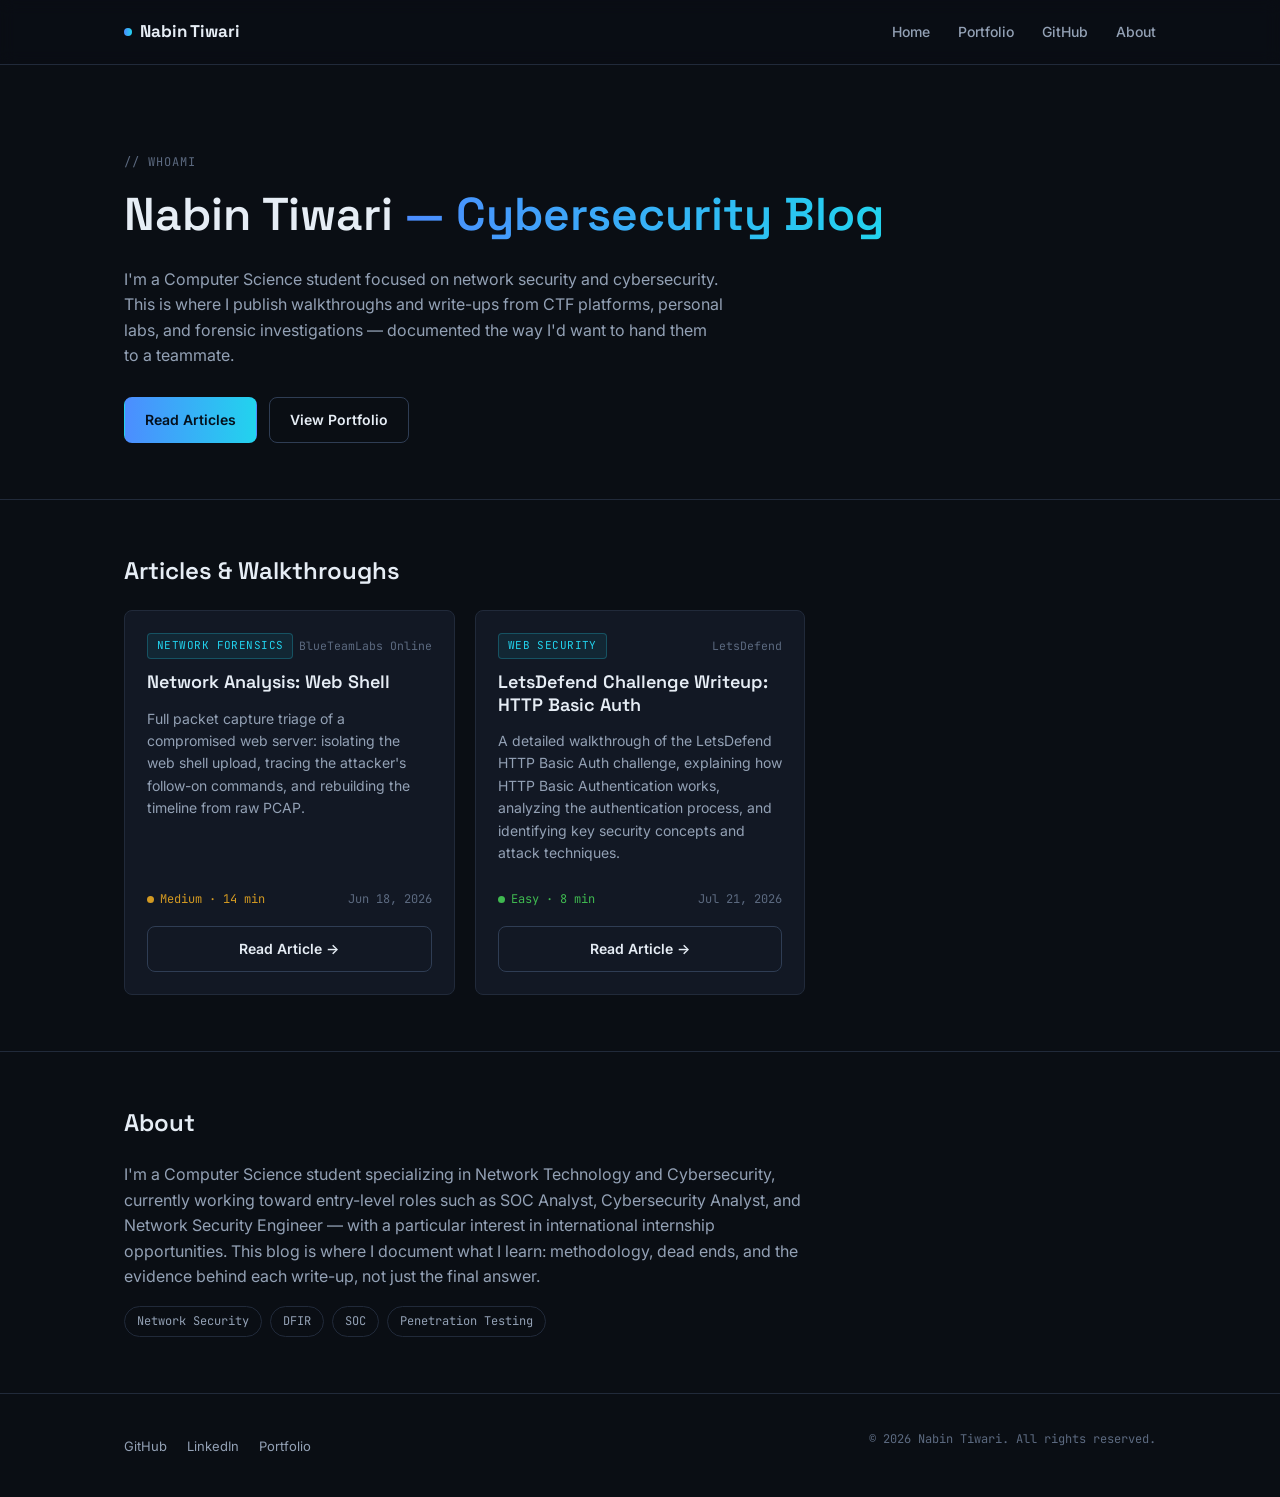
==== index.html @ b4ad9935 "Refactor articles section in index.html" ====
<!doctype html>
<html lang="en">
<head>
  <meta charset="UTF-8">
  <meta name="viewport" content="width=device-width, initial-scale=1.0">
  <title>Nabin Tiwari — Cybersecurity Blog</title>
  <meta name="description" content="Cybersecurity write-ups and walkthroughs by Nabin Tiwari: network forensics, DFIR, malware analysis, and platform CTFs.">
  <link rel="icon" href="data:,">

  <link rel="preconnect" href="https://fonts.googleapis.com">
  <link rel="preconnect" href="https://fonts.gstatic.com" crossorigin>
  <link href="https://fonts.googleapis.com/css2?family=Space+Grotesk:wght@500;600;700&family=Inter:wght@400;500;600&family=JetBrains+Mono:wght@400;500&display=swap" rel="stylesheet">
  <link rel="stylesheet" href="style.css">
</head>
<body>
  <a href="#main" class="skip-link">Skip to content</a>

  <!-- ============================= NAVBAR ============================= -->
  <header class="navbar">
    <div class="container">
      <a href="index.html" class="brand"><span class="dot"></span>Nabin Tiwari</a>
      <ul class="nav-links" id="nav-links">
        <li><a href="index.html">Home</a></li>
        <li><a href="https://tiwarinabin.com.np" target="_blank" rel="noopener">Portfolio</a></li>
        <li><a href="https://github.com/tiwarinabin" target="_blank" rel="noopener">GitHub</a></li>
        <li><a href="#about">About</a></li>
      </ul>
      <button class="nav-toggle" aria-label="Toggle menu" aria-expanded="false">
        <svg width="18" height="18" viewBox="0 0 24 24" fill="none" stroke="currentColor" stroke-width="2"><line x1="3" y1="6" x2="21" y2="6"/><line x1="3" y1="12" x2="21" y2="12"/><line x1="3" y1="18" x2="21" y2="18"/></svg>
      </button>
    </div>
  </header>

  <main id="main">

    <!-- ============================= HERO ============================= -->
    <section class="hero">
      <div class="container">
        <div class="hero-eyebrow">// whoami</div>
        <h1>Nabin Tiwari <span>— Cybersecurity Blog</span></h1>
        <p class="hero-sub">
          I'm a Computer Science student focused on network security and cybersecurity.
          This is where I publish walkthroughs and write-ups from CTF platforms, personal labs,
          and forensic investigations — documented the way I'd want to hand them to a teammate.
        </p>
        <div class="hero-actions">
          <a href="#articles" class="btn btn-primary">Read Articles</a>
          <a href="https://tiwarinabin.com.np" target="_blank" rel="noopener" class="btn btn-outline">View Portfolio</a>
        </div>
      </div>
    </section>

    <!-- ============================= ARTICLES =========================== -->
   <section class="section" id="articles">
  <div class="container">
    <h2 class="section-title">Articles &amp; Walkthroughs</h2>

    <div class="article-grid">

      <!-- Article 1 -->
      <article class="article-card">
        <div class="card-meta-top">
          <span class="card-tag">Network Forensics</span>
          <span class="card-platform">BlueTeamLabs Online</span>
        </div>

        <h3>Network Analysis: Web Shell</h3>

        <p class="desc">
          Full packet capture triage of a compromised web server: isolating the web shell upload,
          tracing the attacker's follow-on commands, and rebuilding the timeline from raw PCAP.
        </p>

        <div class="card-meta-bottom">
          <span class="difficulty medium">Medium · 14 min</span>
          <span>Jun 18, 2026</span>
        </div>

        <a href="articles/network-analysis-web-shell/" class="btn btn-outline read-btn">
          Read Article →
        </a>
      </article>

      <!-- Article 2 -->
      <article class="article-card">
        <div class="card-meta-top">
          <span class="card-tag">Web Security</span>
          <span class="card-platform">LetsDefend</span>
        </div>

        <h3>LetsDefend Challenge Writeup: HTTP Basic Auth</h3>

        <p class="desc">
          A detailed walkthrough of the LetsDefend HTTP Basic Auth challenge, explaining how HTTP
          Basic Authentication works, analyzing the authentication process, and identifying key
          security concepts and attack techniques.
        </p>

        <div class="card-meta-bottom">
          <span class="difficulty easy">Easy · 8 min</span>
          <span>Jul 21, 2026</span>
        </div>

        <a href="articles/letsdefend-http-basic-auth/" class="btn btn-outline read-btn">
          Read Article →
        </a>
      </article>

    </div>
  </div>
</section>

          <!-- Add the next <article class="article-card">...</article> block here -->


    <!-- ============================= ABOUT ============================= -->
    <section class="section about-section" id="about">
      <div class="container">
        <h2 class="section-title">About</h2>
        <p>
          I'm a Computer Science student specializing in Network Technology and Cybersecurity,
          currently working toward entry-level roles such as SOC Analyst, Cybersecurity Analyst,
          and Network Security Engineer — with a particular interest in international internship
          opportunities. This blog is where I document what I learn: methodology, dead ends, and
          the evidence behind each write-up, not just the final answer.
        </p>
        <div class="tag-list">
          <span class="tag-pill">Network Security</span>
          <span class="tag-pill">DFIR</span>
          <span class="tag-pill">SOC</span>
          <span class="tag-pill">Penetration Testing</span>
        </div>
      </div>
    </section>

  </main>

  <!-- ============================= FOOTER ============================= -->
  <footer class="site-footer">
    <div class="container">
      <ul class="footer-links">
        <li><a href="https://github.com/tiwarinabin" target="_blank" rel="noopener">GitHub</a></li>
        <li><a href="https://linkedin.com/in/tiwarinabin" target="_blank" rel="noopener">LinkedIn</a></li>
        <li><a href="https://tiwarinabin.com.np" target="_blank" rel="noopener">Portfolio</a></li>
      </ul>
      <p class="footer-copy">&copy; <span data-year></span> Nabin Tiwari. All rights reserved.</p>
    </div>
  </footer>

  <script src="script.js"></script>
</body>
</html>
---- style.css ----
/* =============================================================
   Cybersecurity Blog — style.css
   Dark, minimal, blue/cyan/purple accents. No animations beyond
   subtle hover transitions. Plain CSS, no build step.
   ============================================================= */

:root {
  --bg: #0a0e14;
  --surface: #121824;
  --surface-2: #161d2b;
  --border: #212a3a;
  --border-hover: #2f3d54;
  --text: #e6edf5;
  --text-muted: #93a1b5;
  --text-faint: #5c6a80;

  --blue: #4c8dff;
  --cyan: #22d3ee;
  --purple: #a78bfa;
  --accent-gradient: linear-gradient(90deg, var(--blue), var(--cyan));

  --font-heading: 'Space Grotesk', 'Segoe UI', sans-serif;
  --font-body: 'Inter', -apple-system, BlinkMacSystemFont, 'Segoe UI', sans-serif;
  --font-mono: 'JetBrains Mono', 'Consolas', monospace;

  --radius: 8px;
  --max-width: 1080px;
}

* { box-sizing: border-box; }

html { scroll-behavior: smooth; }
@media (prefers-reduced-motion: reduce) {
  html { scroll-behavior: auto; }
  * { transition: none !important; }
}

body {
  margin: 0;
  background: var(--bg);
  color: var(--text);
  font-family: var(--font-body);
  line-height: 1.6;
}

img { max-width: 100%; display: block; }
a { color: inherit; text-decoration: none; }
h1, h2, h3 { font-family: var(--font-heading); font-weight: 600; margin: 0 0 0.5em; line-height: 1.25; }
p { margin: 0 0 1em; }

:focus-visible { outline: 2px solid var(--cyan); outline-offset: 2px; }

.container { max-width: var(--max-width); margin: 0 auto; padding: 0 24px; }

.skip-link {
  position: absolute; left: -9999px; top: 0; z-index: 999;
  background: var(--cyan); color: #04101c; padding: 10px 16px; font-family: var(--font-mono); font-size: 13px;
}
.skip-link:focus { left: 16px; top: 16px; }

/* -----------------------------------------------------------
   Navbar
   ----------------------------------------------------------- */
.navbar {
  position: sticky; top: 0; z-index: 50;
  background: rgba(10, 14, 20, 0.85);
  backdrop-filter: blur(8px);
  border-bottom: 1px solid var(--border);
}
.navbar .container {
  display: flex; align-items: center; justify-content: space-between;
  height: 64px;
}
.brand { font-family: var(--font-heading); font-weight: 700; font-size: 17px; display: flex; align-items: center; gap: 8px; }
.brand .dot { width: 8px; height: 8px; border-radius: 50%; background: var(--accent-gradient); }

.nav-links { list-style: none; margin: 0; padding: 0; display: flex; gap: 28px; }
.nav-links a { font-size: 14px; color: var(--text-muted); font-weight: 500; }
.nav-links a:hover { color: var(--text); }

.nav-toggle {
  display: none; background: transparent; border: 1px solid var(--border); border-radius: var(--radius);
  width: 38px; height: 38px; color: var(--text); cursor: pointer;
}

/* -----------------------------------------------------------
   Hero
   ----------------------------------------------------------- */
.hero { padding: 88px 0 56px; border-bottom: 1px solid var(--border); }
.hero-eyebrow { font-family: var(--font-mono); font-size: 12px; letter-spacing: 0.08em; text-transform: uppercase; color: var(--text-faint); margin-bottom: 14px; }
.hero h1 { font-size: clamp(30px, 5vw, 46px); }
.hero h1 span { background: var(--accent-gradient); -webkit-background-clip: text; background-clip: text; color: transparent; }
.hero-sub { color: var(--text-muted); max-width: 60ch; font-size: 16px; }

/* -----------------------------------------------------------
   Sections
   ----------------------------------------------------------- */
.section { padding: 56px 0; }
.section-title { font-size: 24px; margin-bottom: 24px; }

/* -----------------------------------------------------------
   Article grid + cards
   ----------------------------------------------------------- */
.article-grid {
  display: grid;
  grid-template-columns: repeat(auto-fill, minmax(300px, 1fr));
  gap: 20px;
}

.article-card {
  background: var(--surface);
  border: 1px solid var(--border);
  border-radius: var(--radius);
  padding: 22px;
  display: flex;
  flex-direction: column;
  gap: 12px;
  transition: border-color 0.15s ease, transform 0.15s ease;
}
.article-card:hover {
  border-color: var(--border-hover);
  transform: translateY(-2px);
}

.card-meta-top { display: flex; align-items: center; justify-content: space-between; }
.card-tag {
  font-family: var(--font-mono); font-size: 11px; letter-spacing: 0.04em; text-transform: uppercase;
  color: var(--cyan); background: rgba(34, 211, 238, 0.08); border: 1px solid rgba(34, 211, 238, 0.25);
  padding: 3px 9px; border-radius: 4px;
}
.card-platform { font-family: var(--font-mono); font-size: 11.5px; color: var(--text-faint); }

.article-card h3 { font-size: 18px; margin-bottom: 2px; }
.article-card .desc { color: var(--text-muted); font-size: 14px; flex-grow: 1; }

.card-meta-bottom {
  display: flex; align-items: center; justify-content: space-between;
  font-family: var(--font-mono); font-size: 12px; color: var(--text-faint);
}
.difficulty { display: inline-flex; align-items: center; gap: 6px; }
.difficulty::before { content: ''; width: 7px; height: 7px; border-radius: 50%; background: currentColor; }
.difficulty.easy { color: #3fb950; }
.difficulty.medium { color: #d29922; }
.difficulty.hard { color: #f0883e; }

.read-btn {
  margin-top: 4px;
  display: inline-flex; align-items: center; justify-content: center; gap: 6px;
  border: 1px solid var(--border-hover);
  border-radius: var(--radius);
  padding: 9px 14px;
  font-size: 13px; font-weight: 600;
  color: var(--text);
  transition: border-color 0.15s ease, background 0.15s ease;
}
.article-card:hover .read-btn { border-color: var(--cyan); color: var(--cyan); }

/* -----------------------------------------------------------
   About section (on homepage)
   ----------------------------------------------------------- */
.about-section { border-top: 1px solid var(--border); }
.about-section p { color: var(--text-muted); max-width: 68ch; }
.tag-list { display: flex; flex-wrap: wrap; gap: 8px; margin-top: 16px; }
.tag-pill {
  font-family: var(--font-mono); font-size: 12px; color: var(--text-muted);
  border: 1px solid var(--border); border-radius: 999px; padding: 5px 12px;
}

/* -----------------------------------------------------------
   Buttons
   ----------------------------------------------------------- */
.btn {
  display: inline-flex; align-items: center; gap: 8px;
  font-weight: 600; font-size: 14px; padding: 11px 20px; border-radius: var(--radius);
  border: 1px solid transparent; cursor: pointer;
}
.btn-primary { background: var(--accent-gradient); color: #04101c; }
.btn-outline { border-color: var(--border-hover); color: var(--text); }
.btn-outline:hover { border-color: var(--cyan); color: var(--cyan); }
.hero-actions { display: flex; gap: 12px; margin-top: 28px; flex-wrap: wrap; }

/* -----------------------------------------------------------
   Footer
   ----------------------------------------------------------- */
.site-footer { border-top: 1px solid var(--border); padding: 36px 0; }
.site-footer .container { display: flex; align-items: center; justify-content: space-between; flex-wrap: wrap; gap: 16px; }
.footer-links { display: flex; gap: 20px; flex-wrap: wrap; list-style: none; margin: 0; padding: 0; }
.footer-links a { font-size: 13px; color: var(--text-muted); }
.footer-links a:hover { color: var(--cyan); }
.footer-copy { font-family: var(--font-mono); font-size: 12px; color: var(--text-faint); }

/* -----------------------------------------------------------
   Article page header (added on top of each article, unstyled body below)
   ----------------------------------------------------------- */
.article-header-bar {
  border-bottom: 1px solid var(--border);
  background: var(--surface);
}
.article-header-bar .container {
  display: flex; align-items: center; justify-content: space-between;
  height: 60px; flex-wrap: wrap; gap: 10px;
}
.article-header-bar a {
  font-family: var(--font-mono); font-size: 13px; color: var(--text-muted);
  display: inline-flex; align-items: center; gap: 6px;
}
.article-header-bar a:hover { color: var(--cyan); }
.article-header-bar .article-header-nav { display: flex; gap: 20px; }
.article-header-bar .disabled { color: var(--text-faint); pointer-events: none; opacity: 0.5; }

/* -----------------------------------------------------------
   Article content (body of each article page)
   Kept simple on purpose — plain, readable, no sidebar/TOC.
   ----------------------------------------------------------- */
.article-page-header { padding: 40px 0 24px; border-bottom: 1px solid var(--border); }
.article-page-header .card-tag { margin-bottom: 14px; display: inline-block; }
.article-page-header h1 { font-size: clamp(26px, 4vw, 38px); max-width: 24ch; }
.article-page-meta {
  display: flex; flex-wrap: wrap; gap: 18px; margin-top: 18px;
  font-family: var(--font-mono); font-size: 12.5px; color: var(--text-faint);
}
.article-page-meta strong { color: var(--text-muted); font-weight: 500; }

.article-content { max-width: 700px; margin: 0 auto; padding: 48px 24px 64px; }
.article-content h2 { font-size: 23px; margin-top: 2.1em; scroll-margin-top: 80px; }
.article-content h3 { font-size: 18px; margin-top: 1.7em; }
.article-content p { color: #cbd5e1; }
.article-content ul, .article-content ol { color: #cbd5e1; padding-left: 1.4em; margin: 0 0 1em; }
.article-content li { margin-bottom: 0.4em; }
.article-content a { color: var(--cyan); text-decoration: underline; text-underline-offset: 3px; }
.article-content strong { color: var(--text); }
.article-content img { border-radius: var(--radius); border: 1px solid var(--border); margin: 1.5em 0; }
.article-content code { font-family: var(--font-mono); background: var(--surface-2); padding: 1px 6px; border-radius: 4px; font-size: 0.9em; }

.callout {
  border: 1px solid var(--border-hover); border-left: 3px solid var(--blue);
  background: var(--surface); border-radius: var(--radius); padding: 14px 18px; margin: 1.5em 0;
}
.callout-title { font-family: var(--font-mono); font-size: 11.5px; text-transform: uppercase; letter-spacing: 0.05em; margin-bottom: 6px; color: var(--blue); }
.callout.warning { border-left-color: #f0883e; }
.callout.warning .callout-title { color: #f0883e; }
.callout.tip { border-left-color: #3fb950; }
.callout.tip .callout-title { color: #3fb950; }
.callout p:last-child { margin-bottom: 0; }

.code-block { border: 1px solid var(--border); border-radius: var(--radius); overflow: hidden; margin: 1.5em 0; }
.code-block .code-head {
  display: flex; align-items: center; justify-content: space-between;
  background: var(--surface-2); padding: 8px 14px; border-bottom: 1px solid var(--border);
  font-family: var(--font-mono); font-size: 11.5px; color: var(--text-faint);
}
.code-block pre { margin: 0; padding: 16px; overflow-x: auto; background: var(--surface); }
.code-block pre code { background: none; padding: 0; font-size: 13.5px; color: #cbd5e1; }
.copy-btn {
  background: transparent; border: 1px solid var(--border-hover); color: var(--text-faint);
  font-family: var(--font-mono); font-size: 11px; padding: 3px 9px; border-radius: 4px; cursor: pointer;
}
.copy-btn:hover { color: var(--cyan); border-color: var(--cyan); }

.article-content table { width: 100%; border-collapse: collapse; margin: 1.5em 0; font-size: 14px; }
.article-content th, .article-content td { border: 1px solid var(--border); padding: 9px 12px; text-align: left; }
.article-content th { background: var(--surface); font-family: var(--font-mono); font-size: 11.5px; text-transform: uppercase; color: var(--text-muted); }
.article-content td { color: var(--text-muted); }

.article-tags { display: flex; gap: 8px; flex-wrap: wrap; margin-top: 36px; padding-top: 20px; border-top: 1px solid var(--border); }

/* -----------------------------------------------------------
   Responsive
   ----------------------------------------------------------- */
@media (max-width: 720px) {
  .nav-links {
    position: fixed; top: 64px; left: 0; right: 0; bottom: 0;
    background: var(--bg); flex-direction: column; padding: 24px; gap: 18px;
    transform: translateX(100%); transition: transform 0.2s ease;
  }
  .nav-links.open { transform: translateX(0); }
  .nav-toggle { display: flex; align-items: center; justify-content: center; }
  .article-grid { grid-template-columns: 1fr; }
  .site-footer .container { flex-direction: column; align-items: flex-start; }
}
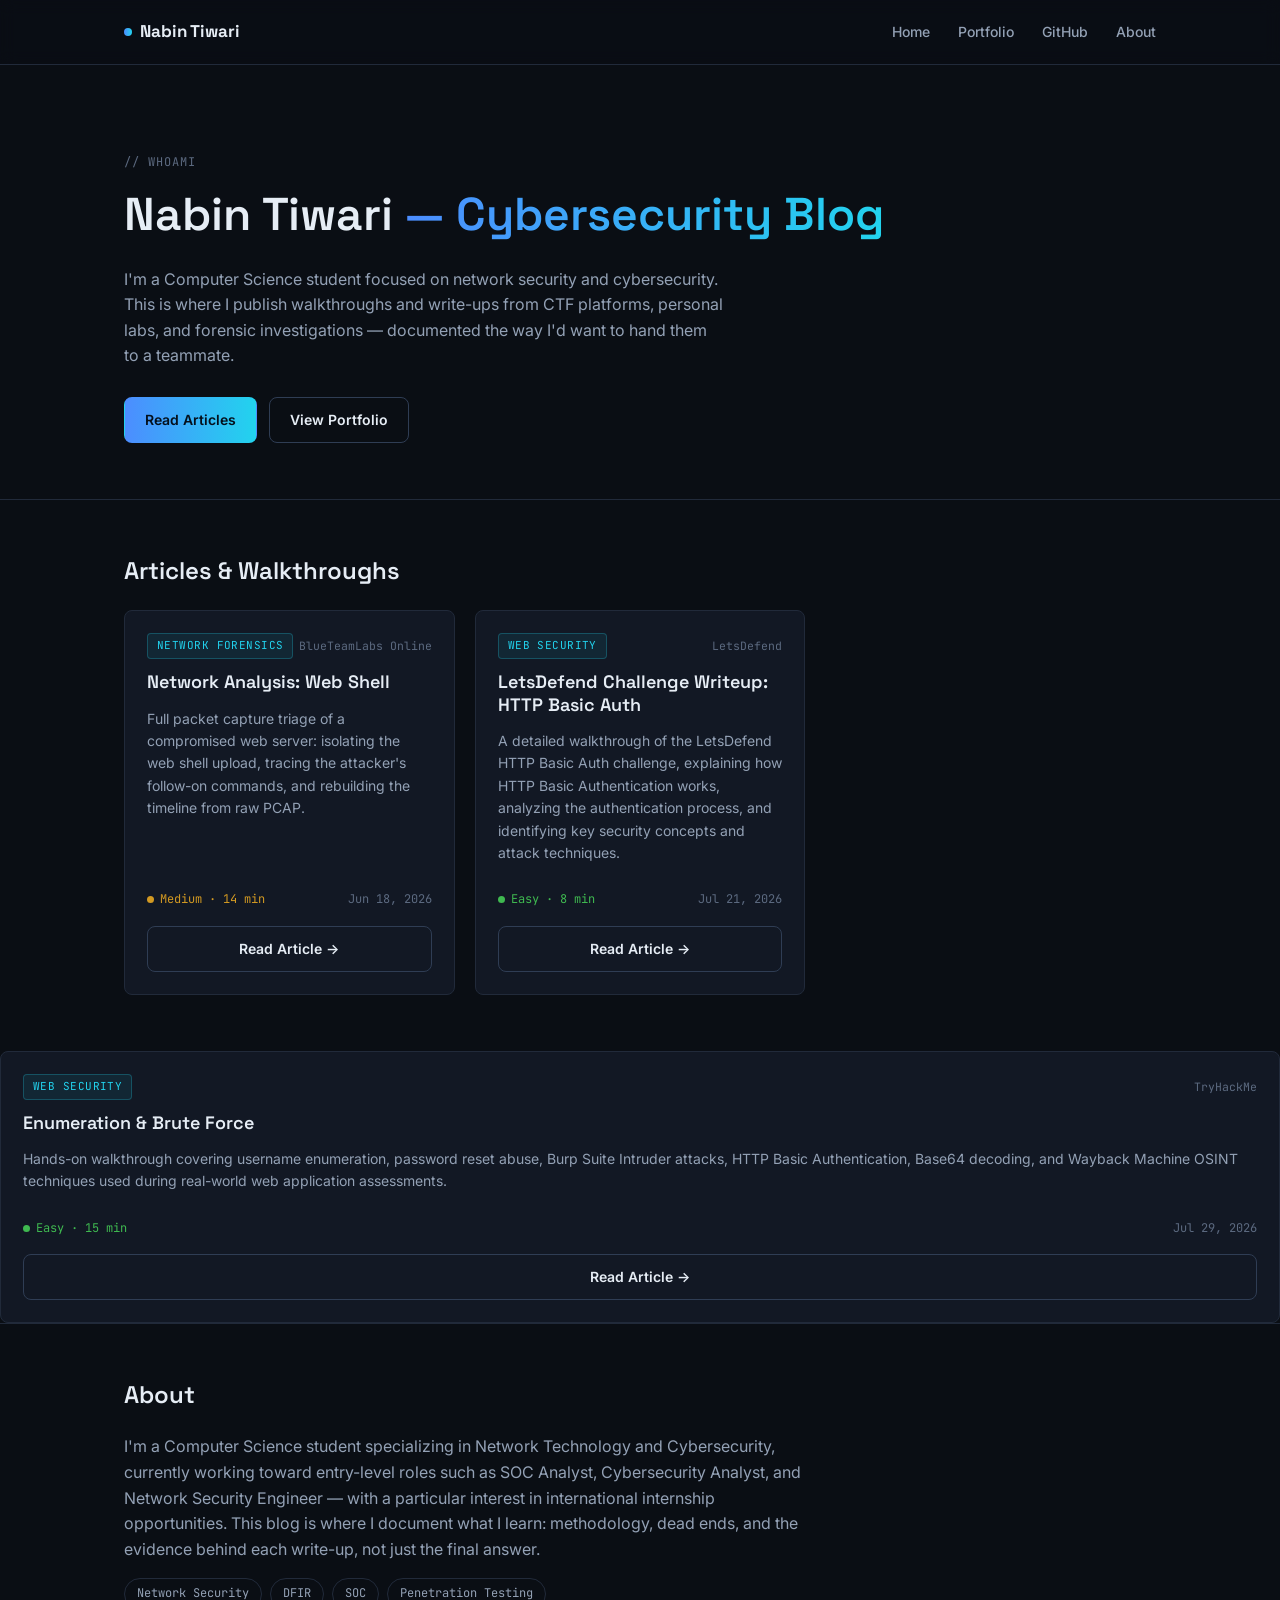
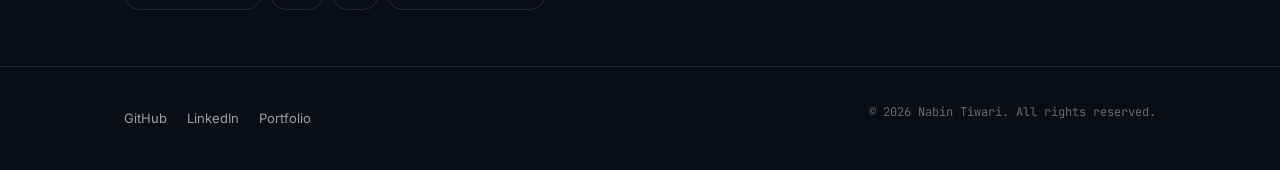
==== commit fd27c047: "Update index.html" ====
--- a/index.html
+++ b/index.html
@@ -22,7 +22,7 @@
       <ul class="nav-links" id="nav-links">
         <li><a href="index.html">Home</a></li>
         <li><a href="https://tiwarinabin.com.np" target="_blank" rel="noopener">Portfolio</a></li>
-        <li><a href="https://github.com/tiwarinabin" target="_blank" rel="noopener">GitHub</a></li>
+        <li><a href="https://github.com/nabin6179" target="_blank" rel="noopener">GitHub</a></li>
         <li><a href="#about">About</a></li>
       </ul>
       <button class="nav-toggle" aria-label="Toggle menu" aria-expanded="false">
@@ -110,6 +110,34 @@
   </div>
 </section>
 
+
+
+  <article class="article-card">
+  <div class="card-meta-top">
+    <span class="card-tag">Web Security</span>
+    <span class="card-platform">TryHackMe</span>
+  </div>
+
+  <h3>Enumeration &amp; Brute Force</h3>
+
+  <p class="desc">
+    Hands-on walkthrough covering username enumeration, password reset abuse,
+    Burp Suite Intruder attacks, HTTP Basic Authentication, Base64 decoding,
+    and Wayback Machine OSINT techniques used during real-world web application
+    assessments.
+  </p>
+
+  <div class="card-meta-bottom">
+    <span class="difficulty easy">Easy · 15 min</span>
+    <span>Jul 29, 2026</span>
+  </div>
+
+  <a href="articles/enumeration-bruteforce-thm/" class="btn btn-outline read-btn">
+    Read Article →
+  </a>
+</article>
+
+    
           <!-- Add the next <article class="article-card">...</article> block here -->
 
 
@@ -139,8 +167,8 @@
   <footer class="site-footer">
     <div class="container">
       <ul class="footer-links">
-        <li><a href="https://github.com/tiwarinabin" target="_blank" rel="noopener">GitHub</a></li>
-        <li><a href="https://linkedin.com/in/tiwarinabin" target="_blank" rel="noopener">LinkedIn</a></li>
+        <li><a href="https://github.com/nabin6179" target="_blank" rel="noopener">GitHub</a></li>
+        <li><a href="https://www.linkedin.com/in/nabintiwari000" target="_blank" rel="noopener">LinkedIn</a></li>
         <li><a href="https://tiwarinabin.com.np" target="_blank" rel="noopener">Portfolio</a></li>
       </ul>
       <p class="footer-copy">&copy; <span data-year></span> Nabin Tiwari. All rights reserved.</p>
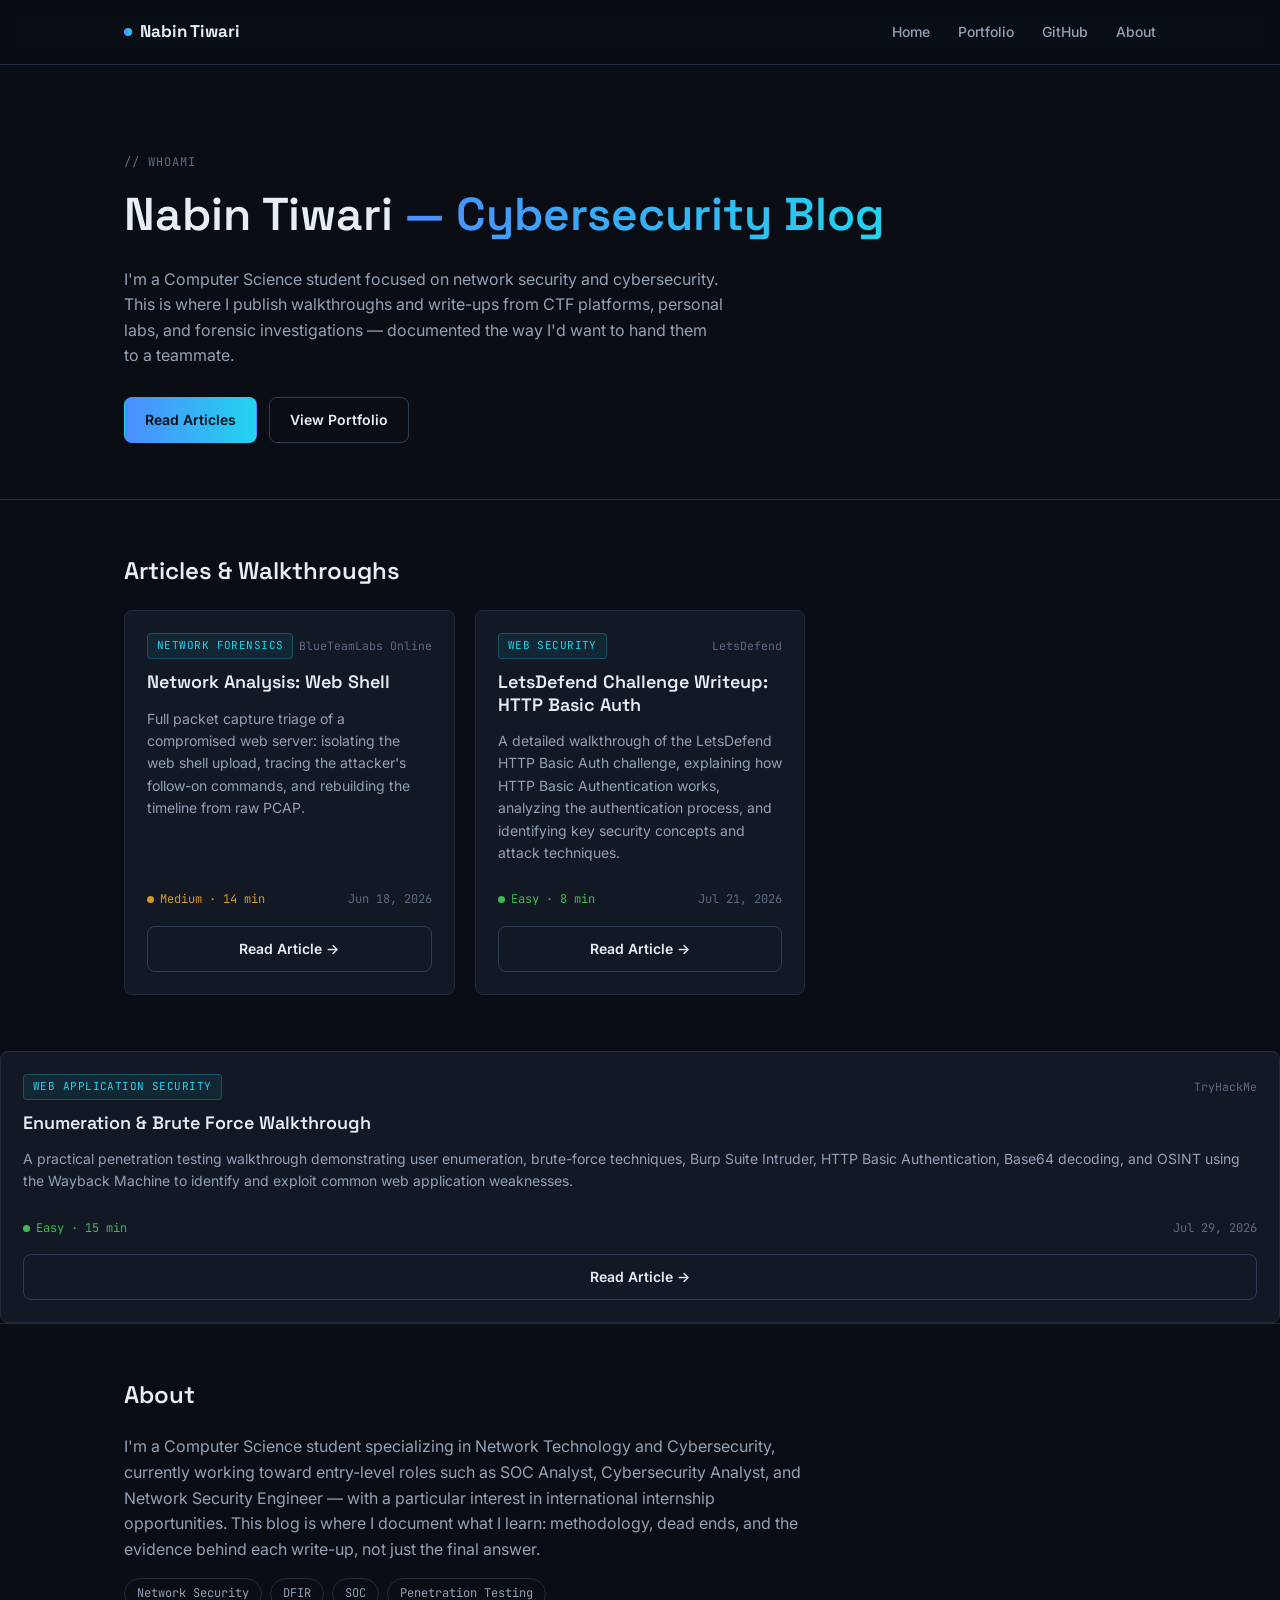
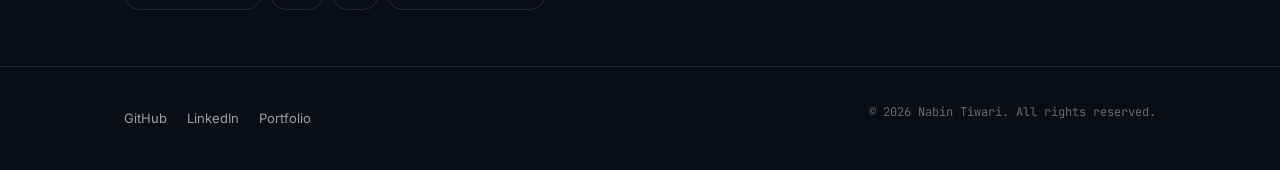
==== commit 407ab2c8: "Revise article details for clarity and specificity Updated article content to provide a more detaile" ====
--- a/index.html
+++ b/index.html
@@ -112,19 +112,19 @@
 
 
 
-  <article class="article-card">
+<article class="article-card">
   <div class="card-meta-top">
-    <span class="card-tag">Web Security</span>
+    <span class="card-tag">Web Application Security</span>
     <span class="card-platform">TryHackMe</span>
   </div>
 
-  <h3>Enumeration &amp; Brute Force</h3>
+  <h3>Enumeration &amp; Brute Force Walkthrough</h3>
 
   <p class="desc">
-    Hands-on walkthrough covering username enumeration, password reset abuse,
-    Burp Suite Intruder attacks, HTTP Basic Authentication, Base64 decoding,
-    and Wayback Machine OSINT techniques used during real-world web application
-    assessments.
+    A practical penetration testing walkthrough demonstrating user enumeration,
+    brute-force techniques, Burp Suite Intruder, HTTP Basic Authentication,
+    Base64 decoding, and OSINT using the Wayback Machine to identify and
+    exploit common web application weaknesses.
   </p>
 
   <div class="card-meta-bottom">
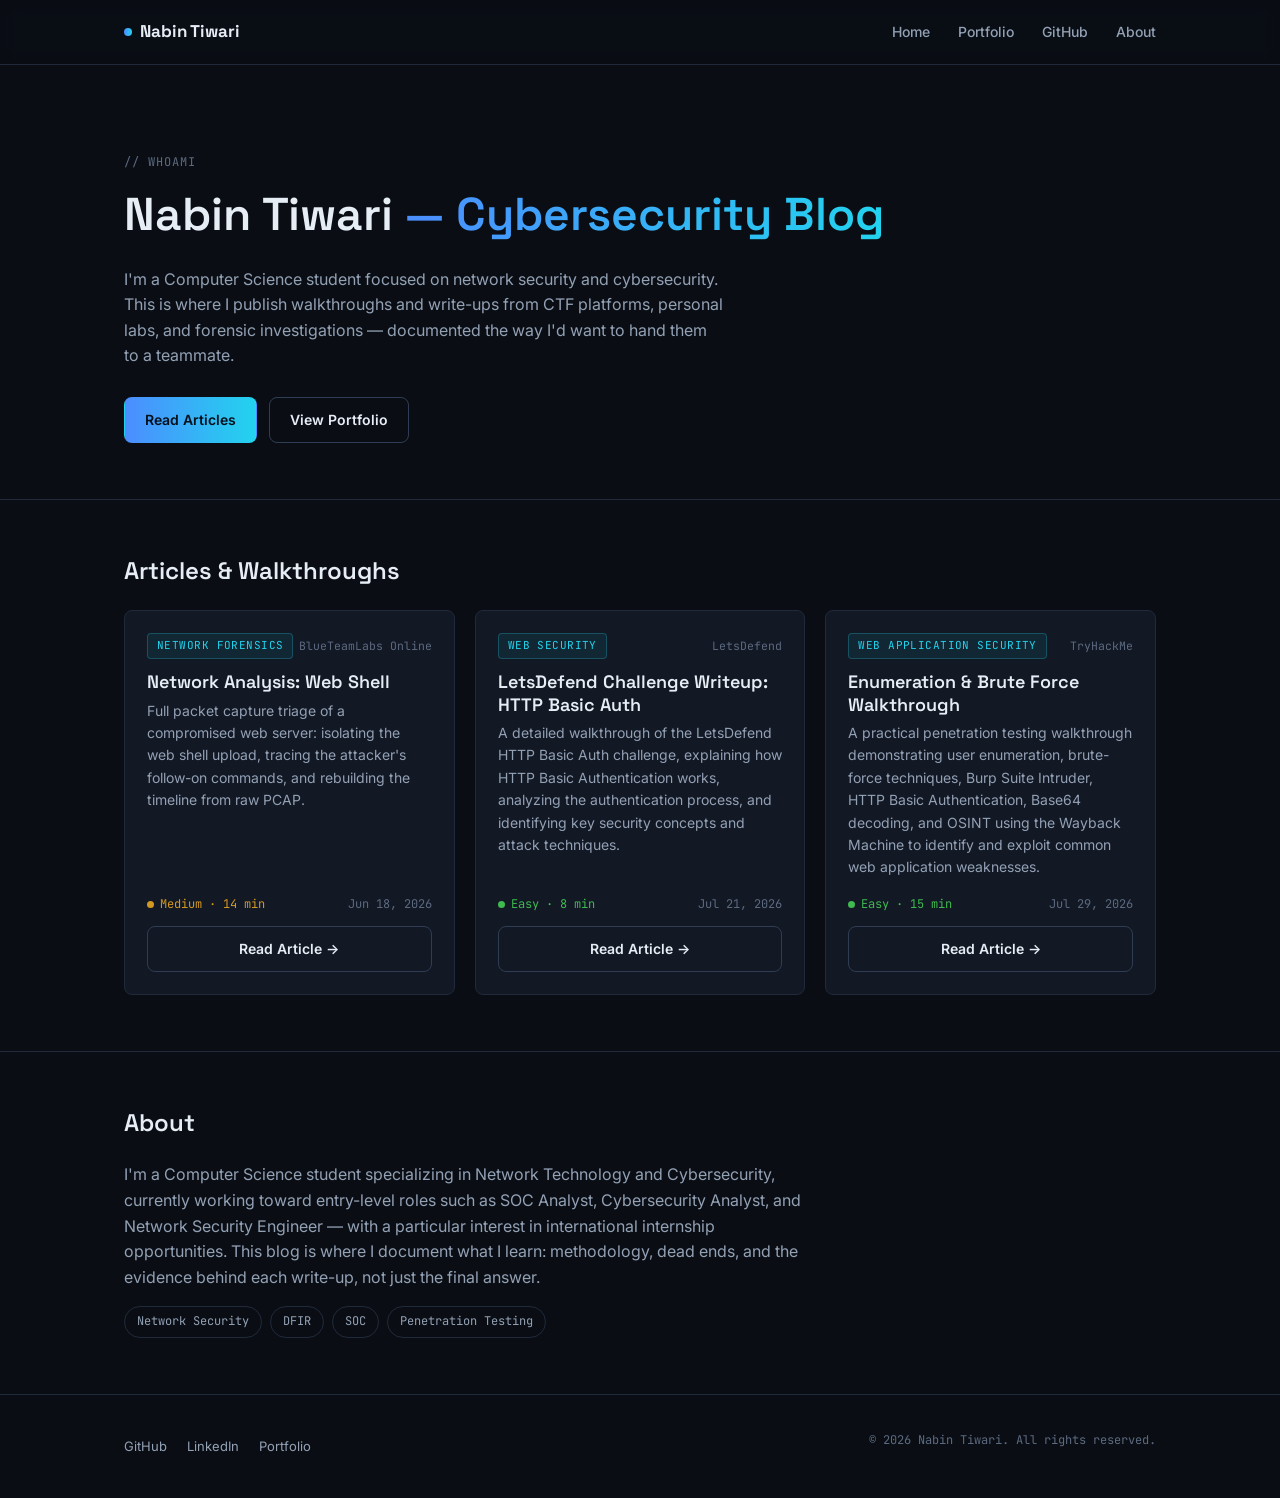
==== commit 7f20194d: "Refactor article section in index.html" ====
--- a/index.html
+++ b/index.html
@@ -51,95 +51,90 @@
     </section>
 
     <!-- ============================= ARTICLES =========================== -->
-   <section class="section" id="articles">
-  <div class="container">
-    <h2 class="section-title">Articles &amp; Walkthroughs</h2>
+    <section class="section" id="articles">
+      <div class="container">
+        <h2 class="section-title">Articles &amp; Walkthroughs</h2>
 
-    <div class="article-grid">
+        <div class="article-grid">
 
-      <!-- Article 1 -->
-      <article class="article-card">
-        <div class="card-meta-top">
-          <span class="card-tag">Network Forensics</span>
-          <span class="card-platform">BlueTeamLabs Online</span>
+          <!-- Article 1 -->
+          <article class="article-card">
+            <div class="card-meta-top">
+              <span class="card-tag">Network Forensics</span>
+              <span class="card-platform">BlueTeamLabs Online</span>
+            </div>
+
+            <h3>Network Analysis: Web Shell</h3>
+
+            <p class="desc">
+              Full packet capture triage of a compromised web server: isolating the web shell upload,
+              tracing the attacker's follow-on commands, and rebuilding the timeline from raw PCAP.
+            </p>
+
+            <div class="card-meta-bottom">
+              <span class="difficulty medium">Medium · 14 min</span>
+              <span>Jun 18, 2026</span>
+            </div>
+
+            <a href="articles/network-analysis-web-shell/" class="btn btn-outline read-btn">
+              Read Article →
+            </a>
+          </article>
+
+          <!-- Article 2 -->
+          <article class="article-card">
+            <div class="card-meta-top">
+              <span class="card-tag">Web Security</span>
+              <span class="card-platform">LetsDefend</span>
+            </div>
+
+            <h3>LetsDefend Challenge Writeup: HTTP Basic Auth</h3>
+
+            <p class="desc">
+              A detailed walkthrough of the LetsDefend HTTP Basic Auth challenge, explaining how HTTP
+              Basic Authentication works, analyzing the authentication process, and identifying key
+              security concepts and attack techniques.
+            </p>
+
+            <div class="card-meta-bottom">
+              <span class="difficulty easy">Easy · 8 min</span>
+              <span>Jul 21, 2026</span>
+            </div>
+
+            <a href="articles/letsdefend-http-basic-auth/" class="btn btn-outline read-btn">
+              Read Article →
+            </a>
+          </article>
+
+          <!-- Article 3 -->
+          <article class="article-card">
+            <div class="card-meta-top">
+              <span class="card-tag">Web Application Security</span>
+              <span class="card-platform">TryHackMe</span>
+            </div>
+
+            <h3>Enumeration &amp; Brute Force Walkthrough</h3>
+
+            <p class="desc">
+              A practical penetration testing walkthrough demonstrating user enumeration,
+              brute-force techniques, Burp Suite Intruder, HTTP Basic Authentication,
+              Base64 decoding, and OSINT using the Wayback Machine to identify and
+              exploit common web application weaknesses.
+            </p>
+
+            <div class="card-meta-bottom">
+              <span class="difficulty easy">Easy · 15 min</span>
+              <span>Jul 29, 2026</span>
+            </div>
+
+            <a href="articles/enumeration-bruteforce-thm/" class="btn btn-outline read-btn">
+              Read Article →
+            </a>
+          </article>
+
         </div>
-
-        <h3>Network Analysis: Web Shell</h3>
-
-        <p class="desc">
-          Full packet capture triage of a compromised web server: isolating the web shell upload,
-          tracing the attacker's follow-on commands, and rebuilding the timeline from raw PCAP.
-        </p>
-
-        <div class="card-meta-bottom">
-          <span class="difficulty medium">Medium · 14 min</span>
-          <span>Jun 18, 2026</span>
-        </div>
-
-        <a href="articles/network-analysis-web-shell/" class="btn btn-outline read-btn">
-          Read Article →
-        </a>
-      </article>
-
-      <!-- Article 2 -->
-      <article class="article-card">
-        <div class="card-meta-top">
-          <span class="card-tag">Web Security</span>
-          <span class="card-platform">LetsDefend</span>
-        </div>
-
-        <h3>LetsDefend Challenge Writeup: HTTP Basic Auth</h3>
-
-        <p class="desc">
-          A detailed walkthrough of the LetsDefend HTTP Basic Auth challenge, explaining how HTTP
-          Basic Authentication works, analyzing the authentication process, and identifying key
-          security concepts and attack techniques.
-        </p>
-
-        <div class="card-meta-bottom">
-          <span class="difficulty easy">Easy · 8 min</span>
-          <span>Jul 21, 2026</span>
-        </div>
-
-        <a href="articles/letsdefend-http-basic-auth/" class="btn btn-outline read-btn">
-          Read Article →
-        </a>
-      </article>
-
-    </div>
-  </div>
-</section>
-
-
-
-<article class="article-card">
-  <div class="card-meta-top">
-    <span class="card-tag">Web Application Security</span>
-    <span class="card-platform">TryHackMe</span>
-  </div>
-
-  <h3>Enumeration &amp; Brute Force Walkthrough</h3>
-
-  <p class="desc">
-    A practical penetration testing walkthrough demonstrating user enumeration,
-    brute-force techniques, Burp Suite Intruder, HTTP Basic Authentication,
-    Base64 decoding, and OSINT using the Wayback Machine to identify and
-    exploit common web application weaknesses.
-  </p>
-
-  <div class="card-meta-bottom">
-    <span class="difficulty easy">Easy · 15 min</span>
-    <span>Jul 29, 2026</span>
-  </div>
-
-  <a href="articles/enumeration-bruteforce-thm/" class="btn btn-outline read-btn">
-    Read Article →
-  </a>
-</article>
-
-    
-          <!-- Add the next <article class="article-card">...</article> block here -->
-
+      </div>
+    </section>
 
     <!-- ============================= ABOUT ============================= -->
     <section class="section about-section" id="about">
--- a/style.css
+++ b/style.css
@@ -103,8 +103,9 @@
    ----------------------------------------------------------- */
 .article-grid {
   display: grid;
-  grid-template-columns: repeat(auto-fill, minmax(300px, 1fr));
+  grid-template-columns: repeat(3, 1fr); /* Enforces 3 equal-width columns */
   gap: 20px;
+  align-items: stretch;                   /* Stretches cards to equal height */
 }
 
 .article-card {
@@ -114,7 +115,7 @@
   padding: 22px;
   display: flex;
   flex-direction: column;
-  gap: 12px;
+  height: 100%;                           /* Fills grid row height */
   transition: border-color 0.15s ease, transform 0.15s ease;
 }
 .article-card:hover {
@@ -130,12 +131,18 @@
 }
 .card-platform { font-family: var(--font-mono); font-size: 11.5px; color: var(--text-faint); }
 
-.article-card h3 { font-size: 18px; margin-bottom: 2px; }
-.article-card .desc { color: var(--text-muted); font-size: 14px; flex-grow: 1; }
+.article-card h3 { font-size: 18px; margin: 12px 0 6px; }
+.article-card .desc { 
+  color: var(--text-muted); 
+  font-size: 14px; 
+  flex-grow: 1;                          /* Expands to push bottom metadata/button down */
+  margin-bottom: 16px;
+}
 
 .card-meta-bottom {
   display: flex; align-items: center; justify-content: space-between;
   font-family: var(--font-mono); font-size: 12px; color: var(--text-faint);
+  margin-bottom: 12px;
 }
 .difficulty { display: inline-flex; align-items: center; gap: 6px; }
 .difficulty::before { content: ''; width: 7px; height: 7px; border-radius: 50%; background: currentColor; }
@@ -144,13 +151,14 @@
 .difficulty.hard { color: #f0883e; }
 
 .read-btn {
-  margin-top: 4px;
+  margin-top: auto;                      /* Pins button to the bottom of card */
   display: inline-flex; align-items: center; justify-content: center; gap: 6px;
   border: 1px solid var(--border-hover);
   border-radius: var(--radius);
   padding: 9px 14px;
   font-size: 13px; font-weight: 600;
   color: var(--text);
+  width: 100%;
   transition: border-color 0.15s ease, background 0.15s ease;
 }
 .article-card:hover .read-btn { border-color: var(--cyan); color: var(--cyan); }
@@ -267,6 +275,12 @@
 /* -----------------------------------------------------------
    Responsive
    ----------------------------------------------------------- */
+@media (max-width: 900px) {
+  .article-grid {
+    grid-template-columns: 1fr; /* Switch to single-column layout on tablets and mobile */
+  }
+}
+
 @media (max-width: 720px) {
   .nav-links {
     position: fixed; top: 64px; left: 0; right: 0; bottom: 0;
@@ -275,6 +289,5 @@
   }
   .nav-links.open { transform: translateX(0); }
   .nav-toggle { display: flex; align-items: center; justify-content: center; }
-  .article-grid { grid-template-columns: 1fr; }
   .site-footer .container { flex-direction: column; align-items: flex-start; }
 }
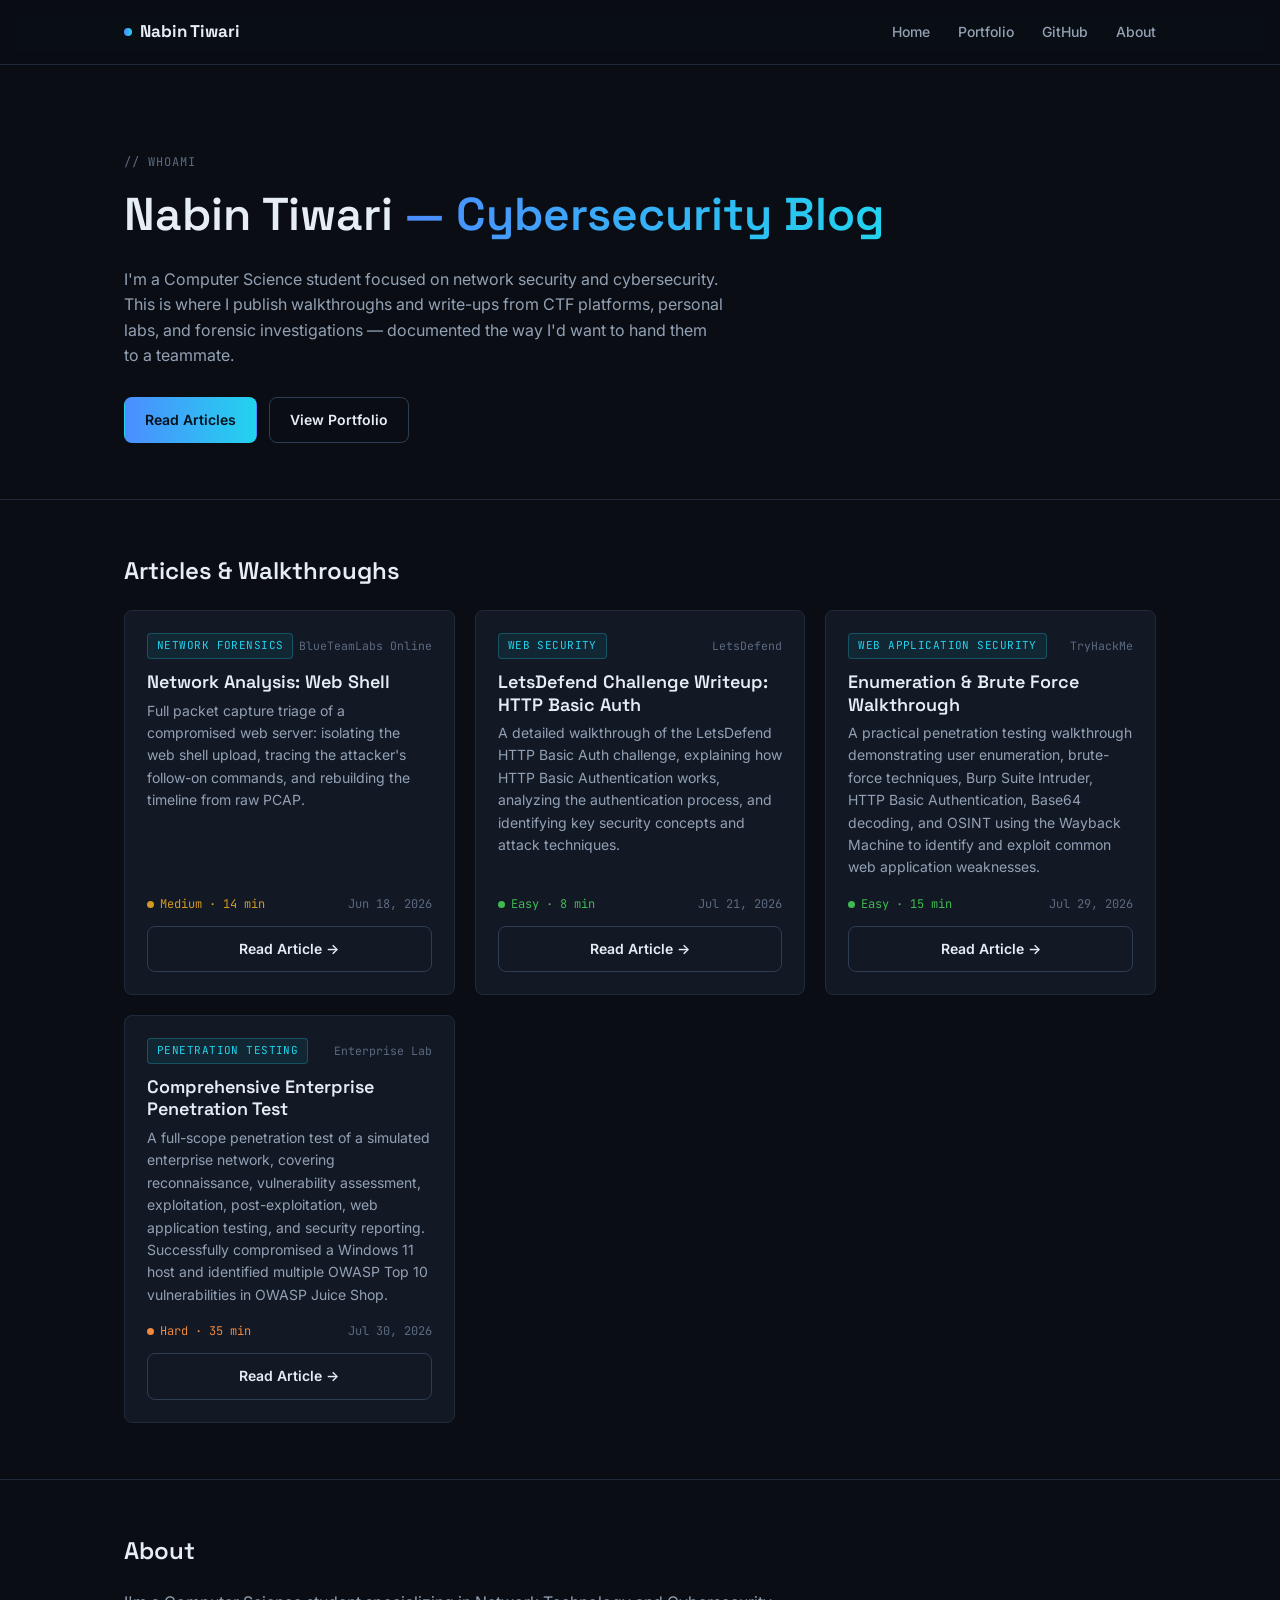
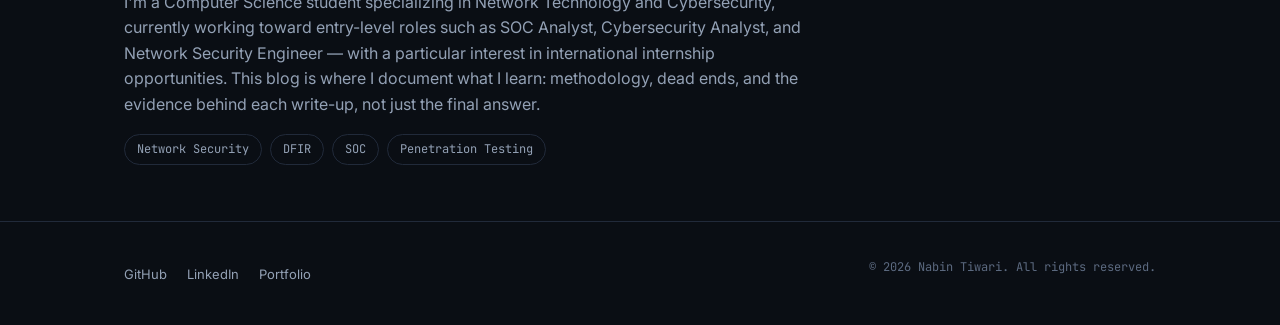
==== commit f9eb761e: "Update index.html" ====
--- a/index.html
+++ b/index.html
@@ -131,6 +131,31 @@
               Read Article →
             </a>
           </article>
+          <!-- Article 4 -->
+<article class="article-card">
+  <div class="card-meta-top">
+    <span class="card-tag">Penetration Testing</span>
+    <span class="card-platform">Enterprise Lab</span>
+  </div>
+
+  <h3>Comprehensive Enterprise Penetration Test</h3>
+
+  <p class="desc">
+    A full-scope penetration test of a simulated enterprise network, covering reconnaissance,
+    vulnerability assessment, exploitation, post-exploitation, web application testing, and
+    security reporting. Successfully compromised a Windows 11 host and identified multiple
+    OWASP Top 10 vulnerabilities in OWASP Juice Shop.
+  </p>
+
+  <div class="card-meta-bottom">
+    <span class="difficulty hard">Hard · 35 min</span>
+    <span>Jul 30, 2026</span>
+  </div>
+
+  <a href="articles/enterprise-pentest-lab/" class="btn btn-outline read-btn">
+    Read Article →
+  </a>
+</article>
 
         </div>
       </div>
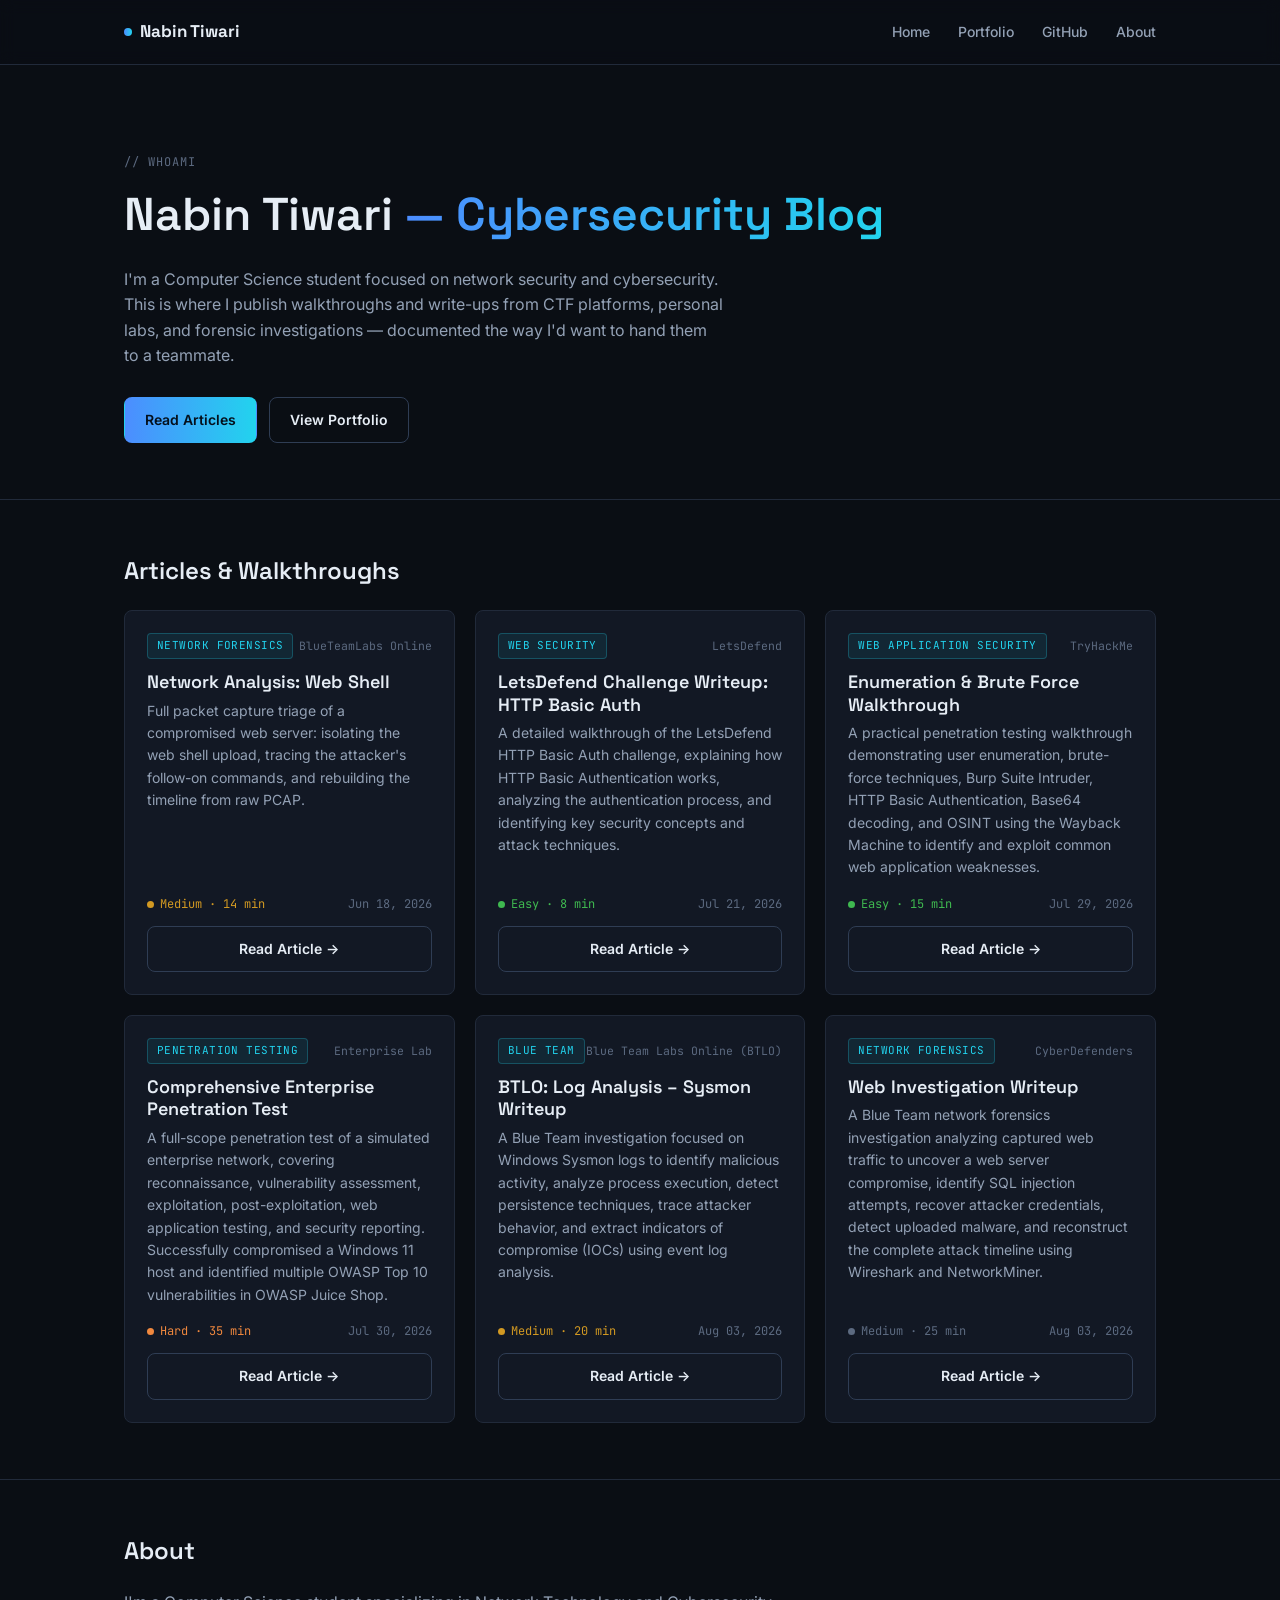
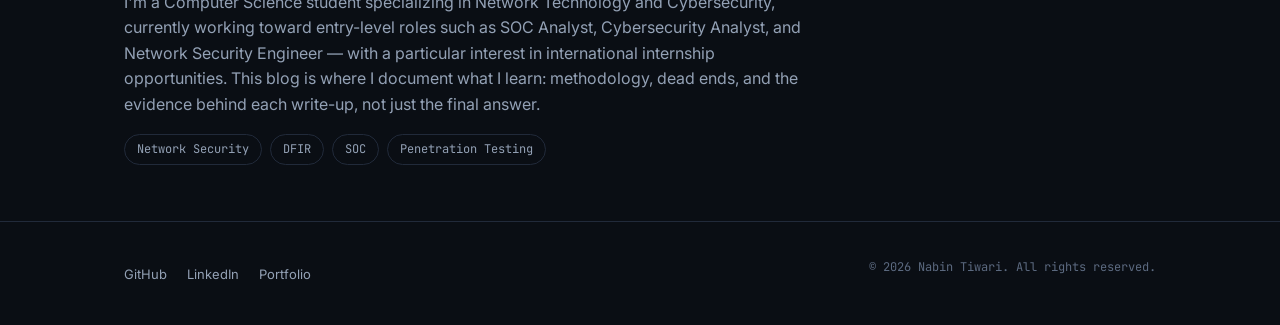
==== commit ef0302df: "Update index.html" ====
--- a/index.html
+++ b/index.html
@@ -157,6 +157,56 @@
   </a>
 </article>
 
+          <!-- Article 5 -->
+<article class="article-card">
+  <div class="card-meta-top">
+    <span class="card-tag">Blue Team</span>
+    <span class="card-platform">Blue Team Labs Online (BTLO)</span>
+  </div>
+
+  <h3>BTLO: Log Analysis – Sysmon Writeup</h3>
+
+  <p class="desc">
+    A Blue Team investigation focused on Windows Sysmon logs to identify malicious activity,
+    analyze process execution, detect persistence techniques, trace attacker behavior, and
+    extract indicators of compromise (IOCs) using event log analysis.
+  </p>
+
+  <div class="card-meta-bottom">
+    <span class="difficulty medium">Medium · 20 min</span>
+    <span>Aug 03, 2026</span>
+  </div>
+
+  <a href="articles/btlo-log-analysis-sysmon/" class="btn btn-outline read-btn">
+    Read Article →
+  </a>
+</article>
+
+<!-- Article 6 -->
+<article class="article-card">
+  <div class="card-meta-top">
+    <span class="card-tag">Network Forensics</span>
+    <span class="card-platform">CyberDefenders</span>
+  </div>
+
+  <h3>Web Investigation Writeup</h3>
+
+  <p class="desc">
+    A Blue Team network forensics investigation analyzing captured web traffic to uncover a
+    web server compromise, identify SQL injection attempts, recover attacker credentials,
+    detect uploaded malware, and reconstruct the complete attack timeline using Wireshark and
+    NetworkMiner.
+  </p>
+
+  <div class="card-meta-bottom">
+    <span class="difficulty Medium">Medium · 25 min</span>
+    <span>Aug 03, 2026</span>
+  </div>
+
+  <a href="articles/cyberdefenders-web-investigation/" class="btn btn-outline read-btn">
+    Read Article →
+  </a>
+</article>
         </div>
       </div>
     </section>
